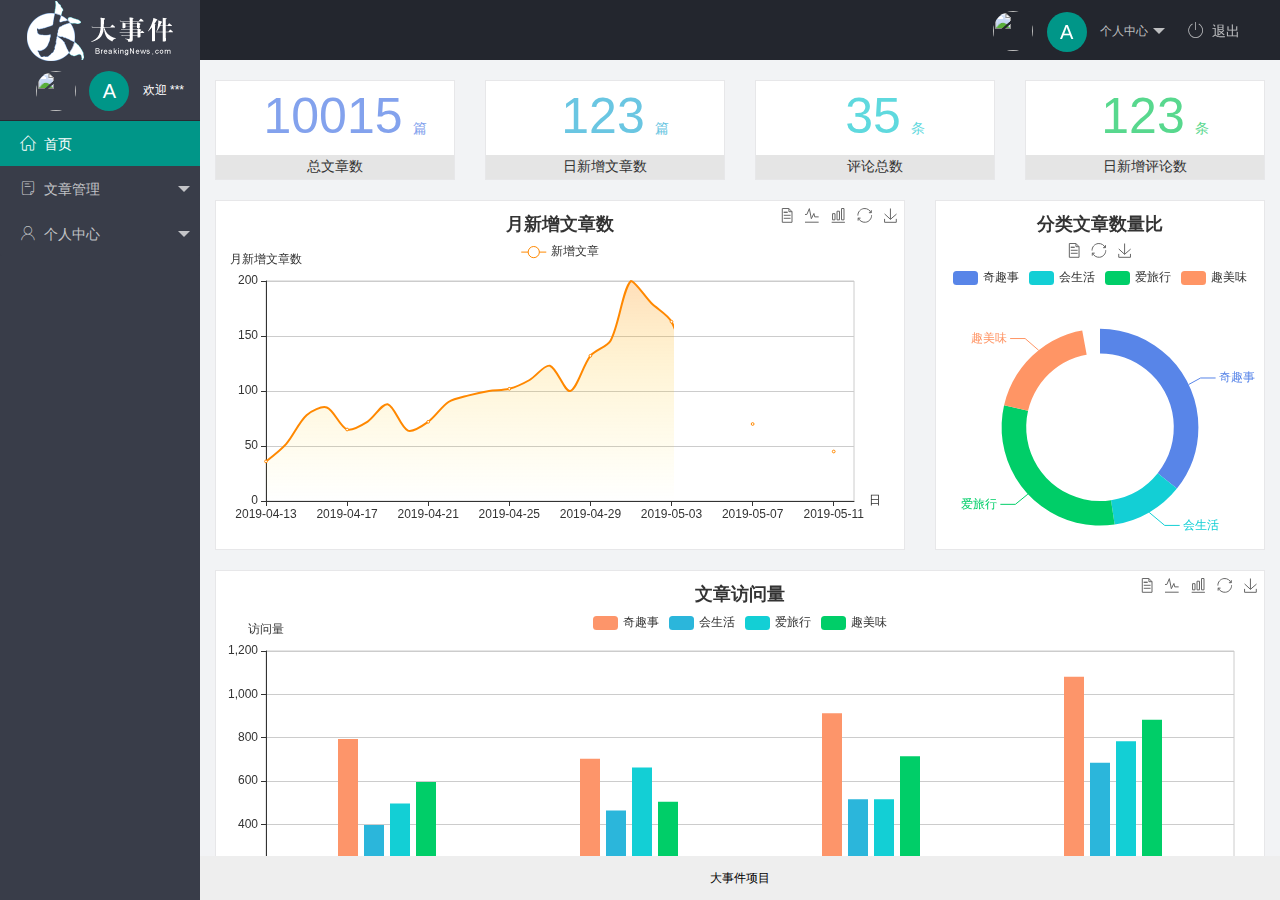
==== index.html @ 0949b6b7 "实现了首页" ====
<!DOCTYPE html>
<html lang="en">

<head>
    <meta charset="UTF-8">
    <meta http-equiv="X-UA-Compatible" content="IE=edge">
    <meta name="viewport" content="width=device-width, initial-scale=1.0">
    <title>大事件首页</title>
    <link rel="stylesheet" href="assets/lib/layui/css/layui.css">
    <!-- 导入第三方图标库 -->
    <link rel="stylesheet" href="assets/fonts/iconfont.css">
    <!-- 导入自己样式表 -->
    <link rel="stylesheet" href="assets/css/index.css">
</head>

<body>
    <div class="layui-layout layui-layout-admin">
        <div class="layui-header">
            <div class="layui-logo layui-hide-xs layui-bg-black">
                <img src="assets/images/logo.png" alt="">
            </div>
            <!-- 头部区域（可配合layui 已有的水平导航） -->
            <ul class="layui-nav layui-layout-right">
                <li class="layui-nav-item layui-hide layui-show-md-inline-block">
                    <a href="javascript:;" class="userinfo">
                        <img src="//tva1.sinaimg.cn/crop.0.0.118.118.180/5db11ff4gw1e77d3nqrv8j203b03cweg.jpg"
                            class="layui-nav-img">
                        <span class="text-avatar">A</span>
                        个人中心
                    </a>
                    <dl class="layui-nav-child">
                        <dd><a href="user/user_info.html" target="fm">基本资料</a></dd>
                        <dd><a href="user/user_avatar.html" target="fm">更换头像</a></dd>
                        <dd><a href="user/user_pwd.html" target="fm">重置密码</a></dd>
                    </dl>
                </li>
                <li class="layui-nav-item"> <a href="javascript:;" id="btnLogout"><span class="iconfont">&#xe865;</span>退出</a></li>
            </ul>
        </div>

        <div class="layui-side layui-bg-black">
            <div class="layui-side-scroll">
                <div class="userinfo">
                    <img src="//tva1.sinaimg.cn/crop.0.0.118.118.180/5db11ff4gw1e77d3nqrv8j203b03cweg.jpg"
                        class="layui-nav-img">
                    <span class="text-avatar">A</span>
                    <span id="welcome">欢迎 ***</span>
                </div>
                <!-- 左侧导航区域（可配合layui已有的垂直导航） -->
                <ul class="layui-nav layui-nav-tree" lay-shrink="all">
                    <li class="layui-nav-item layui-this"><a href="home/dashboard.html" target="fm"><span
                                class="iconfont">&#xe6a9;</span>首页</a></li>
                    <li class="layui-nav-item">
                        <a class="" href="javascript:;"><span class="iconfont">&#xe615</span>文章管理</a>
                        <dl class="layui-nav-child">
                            <dd><a href="javascript:;">
                                    <i class="layui-icon layui-icon-app"></i>
                                    文章类别</a></dd>
                            <dd><a href="javascript:;">
                                    <i class="layui-icon layui-icon-app"></i>
                                    文章列表</a></dd>
                            <dd><a href="javascript:;">
                                    <i class="layui-icon layui-icon-app"></i>
                                    发表文章</a></dd>
                        </dl>
                    </li>
                    <li class="layui-nav-item">
                        <a href="javascript:;"><span class="iconfont">&#xe614;</span>个人中心</a>
                        <dl class="layui-nav-child">
                            <dd><a href="user/user_info.html" target="fm">
                                    <i class="layui-icon layui-icon-app"></i>
                                    基本资料</a></dd>
                            <dd><a href="user/user_avatar.html" target="fm">
                                    <i class="layui-icon layui-icon-app"></i>
                                    更换头像</a></dd>
                            <dd><a href="user/user_pwd.html" target="fm">
                                    <i class="layui-icon layui-icon-app"></i>
                                    重置密码</a></dd>
                        </dl>
                    </li>
                </ul>
            </div>
        </div>

        <div class="layui-body">
            <!-- 内容主体区域 -->
            <iframe name="fm" src="home/dashboard.html" frameborder="0"></iframe>
        </div>

        <div class="layui-footer">
            <!-- 底部固定区域 -->
           大事件项目
        </div>
    </div>
    <!-- 引入 layui.js-->
    <script src="assets/lib/layui/layui.all.js"></script>
    <!-- 导入 jQuery js -->
    <script src="assets/lib/jquery.js"></script>
    <!-- 导入自己封装的baseAPI -->
    <script src="assets/js/baseAPI.js"></script>
    <!-- 导入自己的js -->
    <script src="assets/js/index.js"></script>
    <script>
        //JS 
        layui.use(['element', 'layer', 'util'], function () {
            var element = layui.element
                , layer = layui.layer
                , util = layui.util
                , $ = layui.$;

            //头部事件
            util.event('lay-header-event', {
                //左侧菜单事件
                menuLeft: function (othis) {
                    layer.msg('展开左侧菜单的操作', { icon: 0 });
                }
                , menuRight: function () {
                    layer.open({
                        type: 1
                        , content: '<div style="padding: 15px;">处理右侧面板的操作</div>'
                        , area: ['260px', '100%']
                        , offset: 'rt' //右上角
                        , anim: 5
                        , shadeClose: true
                    });
                }
            });

        });
    </script>
</body>

</html>
---- assets/lib/layui/css/layui.css ----
/** layui-v2.5.5 MIT License By https://www.layui.com */
 .layui-inline,img{display:inline-block;vertical-align:middle}h1,h2,h3,h4,h5,h6{font-weight:400}.layui-edge,.layui-header,.layui-inline,.layui-main{position:relative}.layui-body,.layui-edge,.layui-elip{overflow:hidden}.layui-btn,.layui-edge,.layui-inline,img{vertical-align:middle}.layui-btn,.layui-disabled,.layui-icon,.layui-unselect{-moz-user-select:none;-webkit-user-select:none;-ms-user-select:none}.layui-elip,.layui-form-checkbox span,.layui-form-pane .layui-form-label{text-overflow:ellipsis;white-space:nowrap}.layui-breadcrumb,.layui-tree-btnGroup{visibility:hidden}blockquote,body,button,dd,div,dl,dt,form,h1,h2,h3,h4,h5,h6,input,li,ol,p,pre,td,textarea,th,ul{margin:0;padding:0;-webkit-tap-highlight-color:rgba(0,0,0,0)}a:active,a:hover{outline:0}img{border:none}li{list-style:none}table{border-collapse:collapse;border-spacing:0}h4,h5,h6{font-size:100%}button,input,optgroup,option,select,textarea{font-family:inherit;font-size:inherit;font-style:inherit;font-weight:inherit;outline:0}pre{white-space:pre-wrap;white-space:-moz-pre-wrap;white-space:-pre-wrap;white-space:-o-pre-wrap;word-wrap:break-word}body{line-height:24px;font:14px Helvetica Neue,Helvetica,PingFang SC,Tahoma,Arial,sans-serif}hr{height:1px;margin:10px 0;border:0;clear:both}a{color:#333;text-decoration:none}a:hover{color:#777}a cite{font-style:normal;*cursor:pointer}.layui-border-box,.layui-border-box *{box-sizing:border-box}.layui-box,.layui-box *{box-sizing:content-box}.layui-clear{clear:both;*zoom:1}.layui-clear:after{content:'\20';clear:both;*zoom:1;display:block;height:0}.layui-inline{*display:inline;*zoom:1}.layui-edge{display:inline-block;width:0;height:0;border-width:6px;border-style:dashed;border-color:transparent}.layui-edge-top{top:-4px;border-bottom-color:#999;border-bottom-style:solid}.layui-edge-right{border-left-color:#999;border-left-style:solid}.layui-edge-bottom{top:2px;border-top-color:#999;border-top-style:solid}.layui-edge-left{border-right-color:#999;border-right-style:solid}.layui-disabled,.layui-disabled:hover{color:#d2d2d2!important;cursor:not-allowed!important}.layui-circle{border-radius:100%}.layui-show{display:block!important}.layui-hide{display:none!important}@font-face{font-family:layui-icon;src:url(../font/iconfont.eot?v=250);src:url(../font/iconfont.eot?v=250#iefix) format('embedded-opentype'),url(../font/iconfont.woff2?v=250) format('woff2'),url(../font/iconfont.woff?v=250) format('woff'),url(../font/iconfont.ttf?v=250) format('truetype'),url(../font/iconfont.svg?v=250#layui-icon) format('svg')}.layui-icon{font-family:layui-icon!important;font-size:16px;font-style:normal;-webkit-font-smoothing:antialiased;-moz-osx-font-smoothing:grayscale}.layui-icon-reply-fill:before{content:"\e611"}.layui-icon-set-fill:before{content:"\e614"}.layui-icon-menu-fill:before{content:"\e60f"}.layui-icon-search:before{content:"\e615"}.layui-icon-share:before{content:"\e641"}.layui-icon-set-sm:before{content:"\e620"}.layui-icon-engine:before{content:"\e628"}.layui-icon-close:before{content:"\1006"}.layui-icon-close-fill:before{content:"\1007"}.layui-icon-chart-screen:before{content:"\e629"}.layui-icon-star:before{content:"\e600"}.layui-icon-circle-dot:before{content:"\e617"}.layui-icon-chat:before{content:"\e606"}.layui-icon-release:before{content:"\e609"}.layui-icon-list:before{content:"\e60a"}.layui-icon-chart:before{content:"\e62c"}.layui-icon-ok-circle:before{content:"\1005"}.layui-icon-layim-theme:before{content:"\e61b"}.layui-icon-table:before{content:"\e62d"}.layui-icon-right:before{content:"\e602"}.layui-icon-left:before{content:"\e603"}.layui-icon-cart-simple:before{content:"\e698"}.layui-icon-face-cry:before{content:"\e69c"}.layui-icon-face-smile:before{content:"\e6af"}.layui-icon-survey:before{content:"\e6b2"}.layui-icon-tree:before{content:"\e62e"}.layui-icon-upload-circle:before{content:"\e62f"}.layui-icon-add-circle:before{content:"\e61f"}.layui-icon-download-circle:before{content:"\e601"}.layui-icon-templeate-1:before{content:"\e630"}.layui-icon-util:before{content:"\e631"}.layui-icon-face-surprised:before{content:"\e664"}.layui-icon-edit:before{content:"\e642"}.layui-icon-speaker:before{content:"\e645"}.layui-icon-down:before{content:"\e61a"}.layui-icon-file:before{content:"\e621"}.layui-icon-layouts:before{content:"\e632"}.layui-icon-rate-half:before{content:"\e6c9"}.layui-icon-add-circle-fine:before{content:"\e608"}.layui-icon-prev-circle:before{content:"\e633"}.layui-icon-read:before{content:"\e705"}.layui-icon-404:before{content:"\e61c"}.layui-icon-carousel:before{content:"\e634"}.layui-icon-help:before{content:"\e607"}.layui-icon-code-circle:before{content:"\e635"}.layui-icon-water:before{content:"\e636"}.layui-icon-username:before{content:"\e66f"}.layui-icon-find-fill:before{content:"\e670"}.layui-icon-about:before{content:"\e60b"}.layui-icon-location:before{content:"\e715"}.layui-icon-up:before{content:"\e619"}.layui-icon-pause:before{content:"\e651"}.layui-icon-date:before{content:"\e637"}.layui-icon-layim-uploadfile:before{content:"\e61d"}.layui-icon-delete:before{content:"\e640"}.layui-icon-play:before{content:"\e652"}.layui-icon-top:before{content:"\e604"}.layui-icon-friends:before{content:"\e612"}.layui-icon-refresh-3:before{content:"\e9aa"}.layui-icon-ok:before{content:"\e605"}.layui-icon-layer:before{content:"\e638"}.layui-icon-face-smile-fine:before{content:"\e60c"}.layui-icon-dollar:before{content:"\e659"}.layui-icon-group:before{content:"\e613"}.layui-icon-layim-download:before{content:"\e61e"}.layui-icon-picture-fine:before{content:"\e60d"}.layui-icon-link:before{content:"\e64c"}.layui-icon-diamond:before{content:"\e735"}.layui-icon-log:before{content:"\e60e"}.layui-icon-rate-solid:before{content:"\e67a"}.layui-icon-fonts-del:before{content:"\e64f"}.layui-icon-unlink:before{content:"\e64d"}.layui-icon-fonts-clear:before{content:"\e639"}.layui-icon-triangle-r:before{content:"\e623"}.layui-icon-circle:before{content:"\e63f"}.layui-icon-radio:before{content:"\e643"}.layui-icon-align-center:before{content:"\e647"}.layui-icon-align-right:before{content:"\e648"}.layui-icon-align-left:before{content:"\e649"}.layui-icon-loading-1:before{content:"\e63e"}.layui-icon-return:before{content:"\e65c"}.layui-icon-fonts-strong:before{content:"\e62b"}.layui-icon-upload:before{content:"\e67c"}.layui-icon-dialogue:before{content:"\e63a"}.layui-icon-video:before{content:"\e6ed"}.layui-icon-headset:before{content:"\e6fc"}.layui-icon-cellphone-fine:before{content:"\e63b"}.layui-icon-add-1:before{content:"\e654"}.layui-icon-face-smile-b:before{content:"\e650"}.layui-icon-fonts-html:before{content:"\e64b"}.layui-icon-form:before{content:"\e63c"}.layui-icon-cart:before{content:"\e657"}.layui-icon-camera-fill:before{content:"\e65d"}.layui-icon-tabs:before{content:"\e62a"}.layui-icon-fonts-code:before{content:"\e64e"}.layui-icon-fire:before{content:"\e756"}.layui-icon-set:before{content:"\e716"}.layui-icon-fonts-u:before{content:"\e646"}.layui-icon-triangle-d:before{content:"\e625"}.layui-icon-tips:before{content:"\e702"}.layui-icon-picture:before{content:"\e64a"}.layui-icon-more-vertical:before{content:"\e671"}.layui-icon-flag:before{content:"\e66c"}.layui-icon-loading:before{content:"\e63d"}.layui-icon-fonts-i:before{content:"\e644"}.layui-icon-refresh-1:before{content:"\e666"}.layui-icon-rmb:before{content:"\e65e"}.layui-icon-home:before{content:"\e68e"}.layui-icon-user:before{content:"\e770"}.layui-icon-notice:before{content:"\e667"}.layui-icon-login-weibo:before{content:"\e675"}.layui-icon-voice:before{content:"\e688"}.layui-icon-upload-drag:before{content:"\e681"}.layui-icon-login-qq:before{content:"\e676"}.layui-icon-snowflake:before{content:"\e6b1"}.layui-icon-file-b:before{content:"\e655"}.layui-icon-template:before{content:"\e663"}.layui-icon-auz:before{content:"\e672"}.layui-icon-console:before{content:"\e665"}.layui-icon-app:before{content:"\e653"}.layui-icon-prev:before{content:"\e65a"}.layui-icon-website:before{content:"\e7ae"}.layui-icon-next:before{content:"\e65b"}.layui-icon-component:before{content:"\e857"}.layui-icon-more:before{content:"\e65f"}.layui-icon-login-wechat:before{content:"\e677"}.layui-icon-shrink-right:before{content:"\e668"}.layui-icon-spread-left:before{content:"\e66b"}.layui-icon-camera:before{content:"\e660"}.layui-icon-note:before{content:"\e66e"}.layui-icon-refresh:before{content:"\e669"}.layui-icon-female:before{content:"\e661"}.layui-icon-male:before{content:"\e662"}.layui-icon-password:before{content:"\e673"}.layui-icon-senior:before{content:"\e674"}.layui-icon-theme:before{content:"\e66a"}.layui-icon-tread:before{content:"\e6c5"}.layui-icon-praise:before{content:"\e6c6"}.layui-icon-star-fill:before{content:"\e658"}.layui-icon-rate:before{content:"\e67b"}.layui-icon-template-1:before{content:"\e656"}.layui-icon-vercode:before{content:"\e679"}.layui-icon-cellphone:before{content:"\e678"}.layui-icon-screen-full:before{content:"\e622"}.layui-icon-screen-restore:before{content:"\e758"}.layui-icon-cols:before{content:"\e610"}.layui-icon-export:before{content:"\e67d"}.layui-icon-print:before{content:"\e66d"}.layui-icon-slider:before{content:"\e714"}.layui-icon-addition:before{content:"\e624"}.layui-icon-subtraction:before{content:"\e67e"}.layui-icon-service:before{content:"\e626"}.layui-icon-transfer:before{content:"\e691"}.layui-main{width:1140px;margin:0 auto}.layui-header{z-index:1000;height:60px}.layui-header a:hover{transition:all .5s;-webkit-transition:all .5s}.layui-side{position:fixed;left:0;top:0;bottom:0;z-index:999;width:200px;overflow-x:hidden}.layui-side-scroll{position:relative;width:220px;height:100%;overflow-x:hidden}.layui-body{position:absolute;left:200px;right:0;top:0;bottom:0;z-index:998;width:auto;overflow-y:auto;box-sizing:border-box}.layui-layout-body{overflow:hidden}.layui-layout-admin .layui-header{background-color:#23262E}.layui-layout-admin .layui-side{top:60px;width:200px;overflow-x:hidden}.layui-layout-admin .layui-body{position:fixed;top:60px;bottom:44px}.layui-layout-admin .layui-main{width:auto;margin:0 15px}.layui-layout-admin .layui-footer{position:fixed;left:200px;right:0;bottom:0;height:44px;line-height:44px;padding:0 15px;background-color:#eee}.layui-layout-admin .layui-logo{position:absolute;left:0;top:0;width:200px;height:100%;line-height:60px;text-align:center;color:#009688;font-size:16px}.layui-layout-admin .layui-header .layui-nav{background:0 0}.layui-layout-left{position:absolute!important;left:200px;top:0}.layui-layout-right{position:absolute!important;right:0;top:0}.layui-container{position:relative;margin:0 auto;padding:0 15px;box-sizing:border-box}.layui-fluid{position:relative;margin:0 auto;padding:0 15px}.layui-row:after,.layui-row:before{content:'';display:block;clear:both}.layui-col-lg1,.layui-col-lg10,.layui-col-lg11,.layui-col-lg12,.layui-col-lg2,.layui-col-lg3,.layui-col-lg4,.layui-col-lg5,.layui-col-lg6,.layui-col-lg7,.layui-col-lg8,.layui-col-lg9,.layui-col-md1,.layui-col-md10,.layui-col-md11,.layui-col-md12,.layui-col-md2,.layui-col-md3,.layui-col-md4,.layui-col-md5,.layui-col-md6,.layui-col-md7,.layui-col-md8,.layui-col-md9,.layui-col-sm1,.layui-col-sm10,.layui-col-sm11,.layui-col-sm12,.layui-col-sm2,.layui-col-sm3,.layui-col-sm4,.layui-col-sm5,.layui-col-sm6,.layui-col-sm7,.layui-col-sm8,.layui-col-sm9,.layui-col-xs1,.layui-col-xs10,.layui-col-xs11,.layui-col-xs12,.layui-col-xs2,.layui-col-xs3,.layui-col-xs4,.layui-col-xs5,.layui-col-xs6,.layui-col-xs7,.layui-col-xs8,.layui-col-xs9{position:relative;display:block;box-sizing:border-box}.layui-col-xs1,.layui-col-xs10,.layui-col-xs11,.layui-col-xs12,.layui-col-xs2,.layui-col-xs3,.layui-col-xs4,.layui-col-xs5,.layui-col-xs6,.layui-col-xs7,.layui-col-xs8,.layui-col-xs9{float:left}.layui-col-xs1{width:8.33333333%}.layui-col-xs2{width:16.66666667%}.layui-col-xs3{width:25%}.layui-col-xs4{width:33.33333333%}.layui-col-xs5{width:41.66666667%}.layui-col-xs6{width:50%}.layui-col-xs7{width:58.33333333%}.layui-col-xs8{width:66.66666667%}.layui-col-xs9{width:75%}.layui-col-xs10{width:83.33333333%}.layui-col-xs11{width:91.66666667%}.layui-col-xs12{width:100%}.layui-col-xs-offset1{margin-left:8.33333333%}.layui-col-xs-offset2{margin-left:16.66666667%}.layui-col-xs-offset3{margin-left:25%}.layui-col-xs-offset4{margin-left:33.33333333%}.layui-col-xs-offset5{margin-left:41.66666667%}.layui-col-xs-offset6{margin-left:50%}.layui-col-xs-offset7{margin-left:58.33333333%}.layui-col-xs-offset8{margin-left:66.66666667%}.layui-col-xs-offset9{margin-left:75%}.layui-col-xs-offset10{margin-left:83.33333333%}.layui-col-xs-offset11{margin-left:91.66666667%}.layui-col-xs-offset12{margin-left:100%}@media screen and (max-width:768px){.layui-hide-xs{display:none!important}.layui-show-xs-block{display:block!important}.layui-show-xs-inline{display:inline!important}.layui-show-xs-inline-block{display:inline-block!important}}@media screen and (min-width:768px){.layui-container{width:750px}.layui-hide-sm{display:none!important}.layui-show-sm-block{display:block!important}.layui-show-sm-inline{display:inline!important}.layui-show-sm-inline-block{display:inline-block!important}.layui-col-sm1,.layui-col-sm10,.layui-col-sm11,.layui-col-sm12,.layui-col-sm2,.layui-col-sm3,.layui-col-sm4,.layui-col-sm5,.layui-col-sm6,.layui-col-sm7,.layui-col-sm8,.layui-col-sm9{float:left}.layui-col-sm1{width:8.33333333%}.layui-col-sm2{width:16.66666667%}.layui-col-sm3{width:25%}.layui-col-sm4{width:33.33333333%}.layui-col-sm5{width:41.66666667%}.layui-col-sm6{width:50%}.layui-col-sm7{width:58.33333333%}.layui-col-sm8{width:66.66666667%}.layui-col-sm9{width:75%}.layui-col-sm10{width:83.33333333%}.layui-col-sm11{width:91.66666667%}.layui-col-sm12{width:100%}.layui-col-sm-offset1{margin-left:8.33333333%}.layui-col-sm-offset2{margin-left:16.66666667%}.layui-col-sm-offset3{margin-left:25%}.layui-col-sm-offset4{margin-left:33.33333333%}.layui-col-sm-offset5{margin-left:41.66666667%}.layui-col-sm-offset6{margin-left:50%}.layui-col-sm-offset7{margin-left:58.33333333%}.layui-col-sm-offset8{margin-left:66.66666667%}.layui-col-sm-offset9{margin-left:75%}.layui-col-sm-offset10{margin-left:83.33333333%}.layui-col-sm-offset11{margin-left:91.66666667%}.layui-col-sm-offset12{margin-left:100%}}@media screen and (min-width:992px){.layui-container{width:970px}.layui-hide-md{display:none!important}.layui-show-md-block{display:block!important}.layui-show-md-inline{display:inline!important}.layui-show-md-inline-block{display:inline-block!important}.layui-col-md1,.layui-col-md10,.layui-col-md11,.layui-col-md12,.layui-col-md2,.layui-col-md3,.layui-col-md4,.layui-col-md5,.layui-col-md6,.layui-col-md7,.layui-col-md8,.layui-col-md9{float:left}.layui-col-md1{width:8.33333333%}.layui-col-md2{width:16.66666667%}.layui-col-md3{width:25%}.layui-col-md4{width:33.33333333%}.layui-col-md5{width:41.66666667%}.layui-col-md6{width:50%}.layui-col-md7{width:58.33333333%}.layui-col-md8{width:66.66666667%}.layui-col-md9{width:75%}.layui-col-md10{width:83.33333333%}.layui-col-md11{width:91.66666667%}.layui-col-md12{width:100%}.layui-col-md-offset1{margin-left:8.33333333%}.layui-col-md-offset2{margin-left:16.66666667%}.layui-col-md-offset3{margin-left:25%}.layui-col-md-offset4{margin-left:33.33333333%}.layui-col-md-offset5{margin-left:41.66666667%}.layui-col-md-offset6{margin-left:50%}.layui-col-md-offset7{margin-left:58.33333333%}.layui-col-md-offset8{margin-left:66.66666667%}.layui-col-md-offset9{margin-left:75%}.layui-col-md-offset10{margin-left:83.33333333%}.layui-col-md-offset11{margin-left:91.66666667%}.layui-col-md-offset12{margin-left:100%}}@media screen and (min-width:1200px){.layui-container{width:1170px}.layui-hide-lg{display:none!important}.layui-show-lg-block{display:block!important}.layui-show-lg-inline{display:inline!important}.layui-show-lg-inline-block{display:inline-block!important}.layui-col-lg1,.layui-col-lg10,.layui-col-lg11,.layui-col-lg12,.layui-col-lg2,.layui-col-lg3,.layui-col-lg4,.layui-col-lg5,.layui-col-lg6,.layui-col-lg7,.layui-col-lg8,.layui-col-lg9{float:left}.layui-col-lg1{width:8.33333333%}.layui-col-lg2{width:16.66666667%}.layui-col-lg3{width:25%}.layui-col-lg4{width:33.33333333%}.layui-col-lg5{width:41.66666667%}.layui-col-lg6{width:50%}.layui-col-lg7{width:58.33333333%}.layui-col-lg8{width:66.66666667%}.layui-col-lg9{width:75%}.layui-col-lg10{width:83.33333333%}.layui-col-lg11{width:91.66666667%}.layui-col-lg12{width:100%}.layui-col-lg-offset1{margin-left:8.33333333%}.layui-col-lg-offset2{margin-left:16.66666667%}.layui-col-lg-offset3{margin-left:25%}.layui-col-lg-offset4{margin-left:33.33333333%}.layui-col-lg-offset5{margin-left:41.66666667%}.layui-col-lg-offset6{margin-left:50%}.layui-col-lg-offset7{margin-left:58.33333333%}.layui-col-lg-offset8{margin-left:66.66666667%}.layui-col-lg-offset9{margin-left:75%}.layui-col-lg-offset10{margin-left:83.33333333%}.layui-col-lg-offset11{margin-left:91.66666667%}.layui-col-lg-offset12{margin-left:100%}}.layui-col-space1{margin:-.5px}.layui-col-space1>*{padding:.5px}.layui-col-space3{margin:-1.5px}.layui-col-space3>*{padding:1.5px}.layui-col-space5{margin:-2.5px}.layui-col-space5>*{padding:2.5px}.layui-col-space8{margin:-3.5px}.layui-col-space8>*{padding:3.5px}.layui-col-space10{margin:-5px}.layui-col-space10>*{padding:5px}.layui-col-space12{margin:-6px}.layui-col-space12>*{padding:6px}.layui-col-space15{margin:-7.5px}.layui-col-space15>*{padding:7.5px}.layui-col-space18{margin:-9px}.layui-col-space18>*{padding:9px}.layui-col-space20{margin:-10px}.layui-col-space20>*{padding:10px}.layui-col-space22{margin:-11px}.layui-col-space22>*{padding:11px}.layui-col-space25{margin:-12.5px}.layui-col-space25>*{padding:12.5px}.layui-col-space30{margin:-15px}.layui-col-space30>*{padding:15px}.layui-btn,.layui-input,.layui-select,.layui-textarea,.layui-upload-button{outline:0;-webkit-appearance:none;transition:all .3s;-webkit-transition:all .3s;box-sizing:border-box}.layui-elem-quote{margin-bottom:10px;padding:15px;line-height:22px;border-left:5px solid #009688;border-radius:0 2px 2px 0;background-color:#f2f2f2}.layui-quote-nm{border-style:solid;border-width:1px 1px 1px 5px;background:0 0}.layui-elem-field{margin-bottom:10px;padding:0;border-width:1px;border-style:solid}.layui-elem-field legend{margin-left:20px;padding:0 10px;font-size:20px;font-weight:300}.layui-field-title{margin:10px 0 20px;border-width:1px 0 0}.layui-field-box{padding:10px 15px}.layui-field-title .layui-field-box{padding:10px 0}.layui-progress{position:relative;height:6px;border-radius:20px;background-color:#e2e2e2}.layui-progress-bar{position:absolute;left:0;top:0;width:0;max-width:100%;height:6px;border-radius:20px;text-align:right;background-color:#5FB878;transition:all .3s;-webkit-transition:all .3s}.layui-progress-big,.layui-progress-big .layui-progress-bar{height:18px;line-height:18px}.layui-progress-text{position:relative;top:-20px;line-height:18px;font-size:12px;color:#666}.layui-progress-big .layui-progress-text{position:static;padding:0 10px;color:#fff}.layui-collapse{border-width:1px;border-style:solid;border-radius:2px}.layui-colla-content,.layui-colla-item{border-top-width:1px;border-top-style:solid}.layui-colla-item:first-child{border-top:none}.layui-colla-title{position:relative;height:42px;line-height:42px;padding:0 15px 0 35px;color:#333;background-color:#f2f2f2;cursor:pointer;font-size:14px;overflow:hidden}.layui-colla-content{display:none;padding:10px 15px;line-height:22px;color:#666}.layui-colla-icon{position:absolute;left:15px;top:0;font-size:14px}.layui-card{margin-bottom:15px;border-radius:2px;background-color:#fff;box-shadow:0 1px 2px 0 rgba(0,0,0,.05)}.layui-card:last-child{margin-bottom:0}.layui-card-header{position:relative;height:42px;line-height:42px;padding:0 15px;border-bottom:1px solid #f6f6f6;color:#333;border-radius:2px 2px 0 0;font-size:14px}.layui-bg-black,.layui-bg-blue,.layui-bg-cyan,.layui-bg-green,.layui-bg-orange,.layui-bg-red{color:#fff!important}.layui-card-body{position:relative;padding:10px 15px;line-height:24px}.layui-card-body[pad15]{padding:15px}.layui-card-body[pad20]{padding:20px}.layui-card-body .layui-table{margin:5px 0}.layui-card .layui-tab{margin:0}.layui-panel-window{position:relative;padding:15px;border-radius:0;border-top:5px solid #E6E6E6;background-color:#fff}.layui-auxiliar-moving{position:fixed;left:0;right:0;top:0;bottom:0;width:100%;height:100%;background:0 0;z-index:9999999999}.layui-form-label,.layui-form-mid,.layui-form-select,.layui-input-block,.layui-input-inline,.layui-textarea{position:relative}.layui-bg-red{background-color:#FF5722!important}.layui-bg-orange{background-color:#FFB800!important}.layui-bg-green{background-color:#009688!important}.layui-bg-cyan{background-color:#2F4056!important}.layui-bg-blue{background-color:#1E9FFF!important}.layui-bg-black{background-color:#393D49!important}.layui-bg-gray{background-color:#eee!important;color:#666!important}.layui-badge-rim,.layui-colla-content,.layui-colla-item,.layui-collapse,.layui-elem-field,.layui-form-pane .layui-form-item[pane],.layui-form-pane .layui-form-label,.layui-input,.layui-layedit,.layui-layedit-tool,.layui-quote-nm,.layui-select,.layui-tab-bar,.layui-tab-card,.layui-tab-title,.layui-tab-title .layui-this:after,.layui-textarea{border-color:#e6e6e6}.layui-timeline-item:before,hr{background-color:#e6e6e6}.layui-text{line-height:22px;font-size:14px;color:#666}.layui-text h1,.layui-text h2,.layui-text h3{font-weight:500;color:#333}.layui-text h1{font-size:30px}.layui-text h2{font-size:24px}.layui-text h3{font-size:18px}.layui-text a:not(.layui-btn){color:#01AAED}.layui-text a:not(.layui-btn):hover{text-decoration:underline}.layui-text ul{padding:5px 0 5px 15px}.layui-text ul li{margin-top:5px;list-style-type:disc}.layui-text em,.layui-word-aux{color:#999!important;padding:0 5px!important}.layui-btn{display:inline-block;height:38px;line-height:38px;padding:0 18px;background-color:#009688;color:#fff;white-space:nowrap;text-align:center;font-size:14px;border:none;border-radius:2px;cursor:pointer}.layui-btn:hover{opacity:.8;filter:alpha(opacity=80);color:#fff}.layui-btn:active{opacity:1;filter:alpha(opacity=100)}.layui-btn+.layui-btn{margin-left:10px}.layui-btn-container{font-size:0}.layui-btn-container .layui-btn{margin-right:10px;margin-bottom:10px}.layui-btn-container .layui-btn+.layui-btn{margin-left:0}.layui-table .layui-btn-container .layui-btn{margin-bottom:9px}.layui-btn-radius{border-radius:100px}.layui-btn .layui-icon{margin-right:3px;font-size:18px;vertical-align:bottom;vertical-align:middle\9}.layui-btn-primary{border:1px solid #C9C9C9;background-color:#fff;color:#555}.layui-btn-primary:hover{border-color:#009688;color:#333}.layui-btn-normal{background-color:#1E9FFF}.layui-btn-warm{background-color:#FFB800}.layui-btn-danger{background-color:#FF5722}.layui-btn-checked{background-color:#5FB878}.layui-btn-disabled,.layui-btn-disabled:active,.layui-btn-disabled:hover{border:1px solid #e6e6e6;background-color:#FBFBFB;color:#C9C9C9;cursor:not-allowed;opacity:1}.layui-btn-lg{height:44px;line-height:44px;padding:0 25px;font-size:16px}.layui-btn-sm{height:30px;line-height:30px;padding:0 10px;font-size:12px}.layui-btn-sm i{font-size:16px!important}.layui-btn-xs{height:22px;line-height:22px;padding:0 5px;font-size:12px}.layui-btn-xs i{font-size:14px!important}.layui-btn-group{display:inline-block;vertical-align:middle;font-size:0}.layui-btn-group .layui-btn{margin-left:0!important;margin-right:0!important;border-left:1px solid rgba(255,255,255,.5);border-radius:0}.layui-btn-group .layui-btn-primary{border-left:none}.layui-btn-group .layui-btn-primary:hover{border-color:#C9C9C9;color:#009688}.layui-btn-group .layui-btn:first-child{border-left:none;border-radius:2px 0 0 2px}.layui-btn-group .layui-btn-primary:first-child{border-left:1px solid #c9c9c9}.layui-btn-group .layui-btn:last-child{border-radius:0 2px 2px 0}.layui-btn-group .layui-btn+.layui-btn{margin-left:0}.layui-btn-group+.layui-btn-group{margin-left:10px}.layui-btn-fluid{width:100%}.layui-input,.layui-select,.layui-textarea{height:38px;line-height:1.3;line-height:38px\9;border-width:1px;border-style:solid;background-color:#fff;border-radius:2px}.layui-input::-webkit-input-placeholder,.layui-select::-webkit-input-placeholder,.layui-textarea::-webkit-input-placeholder{line-height:1.3}.layui-input,.layui-textarea{display:block;width:100%;padding-left:10px}.layui-input:hover,.layui-textarea:hover{border-color:#D2D2D2!important}.layui-input:focus,.layui-textarea:focus{border-color:#C9C9C9!important}.layui-textarea{min-height:100px;height:auto;line-height:20px;padding:6px 10px;resize:vertical}.layui-select{padding:0 10px}.layui-form input[type=checkbox],.layui-form input[type=radio],.layui-form select{display:none}.layui-form [lay-ignore]{display:initial}.layui-form-item{margin-bottom:15px;clear:both;*zoom:1}.layui-form-item:after{content:'\20';clear:both;*zoom:1;display:block;height:0}.layui-form-label{float:left;display:block;padding:9px 15px;width:80px;font-weight:400;line-height:20px;text-align:right}.layui-form-label-col{display:block;float:none;padding:9px 0;line-height:20px;text-align:left}.layui-form-item .layui-inline{margin-bottom:5px;margin-right:10px}.layui-input-block{margin-left:110px;min-height:36px}.layui-input-inline{display:inline-block;vertical-align:middle}.layui-form-item .layui-input-inline{float:left;width:190px;margin-right:10px}.layui-form-text .layui-input-inline{width:auto}.layui-form-mid{float:left;display:block;padding:9px 0!important;line-height:20px;margin-right:10px}.layui-form-danger+.layui-form-select .layui-input,.layui-form-danger:focus{border-color:#FF5722!important}.layui-form-select .layui-input{padding-right:30px;cursor:pointer}.layui-form-select .layui-edge{position:absolute;right:10px;top:50%;margin-top:-3px;cursor:pointer;border-width:6px;border-top-color:#c2c2c2;border-top-style:solid;transition:all .3s;-webkit-transition:all .3s}.layui-form-select dl{display:none;position:absolute;left:0;top:42px;padding:5px 0;z-index:899;min-width:100%;border:1px solid #d2d2d2;max-height:300px;overflow-y:auto;background-color:#fff;border-radius:2px;box-shadow:0 2px 4px rgba(0,0,0,.12);box-sizing:border-box}.layui-form-select dl dd,.layui-form-select dl dt{padding:0 10px;line-height:36px;white-space:nowrap;overflow:hidden;text-overflow:ellipsis}.layui-form-select dl dt{font-size:12px;color:#999}.layui-form-select dl dd{cursor:pointer}.layui-form-select dl dd:hover{background-color:#f2f2f2;-webkit-transition:.5s all;transition:.5s all}.layui-form-select .layui-select-group dd{padding-left:20px}.layui-form-select dl dd.layui-select-tips{padding-left:10px!important;color:#999}.layui-form-select dl dd.layui-this{background-color:#5FB878;color:#fff}.layui-form-checkbox,.layui-form-select dl dd.layui-disabled{background-color:#fff}.layui-form-selected dl{display:block}.layui-form-checkbox,.layui-form-checkbox *,.layui-form-switch{display:inline-block;vertical-align:middle}.layui-form-selected .layui-edge{margin-top:-9px;-webkit-transform:rotate(180deg);transform:rotate(180deg);margin-top:-3px\9}:root .layui-form-selected .layui-edge{margin-top:-9px\0/IE9}.layui-form-selectup dl{top:auto;bottom:42px}.layui-select-none{margin:5px 0;text-align:center;color:#999}.layui-select-disabled .layui-disabled{border-color:#eee!important}.layui-select-disabled .layui-edge{border-top-color:#d2d2d2}.layui-form-checkbox{position:relative;height:30px;line-height:30px;margin-right:10px;padding-right:30px;cursor:pointer;font-size:0;-webkit-transition:.1s linear;transition:.1s linear;box-sizing:border-box}.layui-form-checkbox span{padding:0 10px;height:100%;font-size:14px;border-radius:2px 0 0 2px;background-color:#d2d2d2;color:#fff;overflow:hidden}.layui-form-checkbox:hover span{background-color:#c2c2c2}.layui-form-checkbox i{position:absolute;right:0;top:0;width:30px;height:28px;border:1px solid #d2d2d2;border-left:none;border-radius:0 2px 2px 0;color:#fff;font-size:20px;text-align:center}.layui-form-checkbox:hover i{border-color:#c2c2c2;color:#c2c2c2}.layui-form-checked,.layui-form-checked:hover{border-color:#5FB878}.layui-form-checked span,.layui-form-checked:hover span{background-color:#5FB878}.layui-form-checked i,.layui-form-checked:hover i{color:#5FB878}.layui-form-item .layui-form-checkbox{margin-top:4px}.layui-form-checkbox[lay-skin=primary]{height:auto!important;line-height:normal!important;min-width:18px;min-height:18px;border:none!important;margin-right:0;padding-left:28px;padding-right:0;background:0 0}.layui-form-checkbox[lay-skin=primary] span{padding-left:0;padding-right:15px;line-height:18px;background:0 0;color:#666}.layui-form-checkbox[lay-skin=primary] i{right:auto;left:0;width:16px;height:16px;line-height:16px;border:1px solid #d2d2d2;font-size:12px;border-radius:2px;background-color:#fff;-webkit-transition:.1s linear;transition:.1s linear}.layui-form-checkbox[lay-skin=primary]:hover i{border-color:#5FB878;color:#fff}.layui-form-checked[lay-skin=primary] i{border-color:#5FB878!important;background-color:#5FB878;color:#fff}.layui-checkbox-disbaled[lay-skin=primary] span{background:0 0!important;color:#c2c2c2}.layui-checkbox-disbaled[lay-skin=primary]:hover i{border-color:#d2d2d2}.layui-form-item .layui-form-checkbox[lay-skin=primary]{margin-top:10px}.layui-form-switch{position:relative;height:22px;line-height:22px;min-width:35px;padding:0 5px;margin-top:8px;border:1px solid #d2d2d2;border-radius:20px;cursor:pointer;background-color:#fff;-webkit-transition:.1s linear;transition:.1s linear}.layui-form-switch i{position:absolute;left:5px;top:3px;width:16px;height:16px;border-radius:20px;background-color:#d2d2d2;-webkit-transition:.1s linear;transition:.1s linear}.layui-form-switch em{position:relative;top:0;width:25px;margin-left:21px;padding:0!important;text-align:center!important;color:#999!important;font-style:normal!important;font-size:12px}.layui-form-onswitch{border-color:#5FB878;background-color:#5FB878}.layui-checkbox-disbaled,.layui-checkbox-disbaled i{border-color:#e2e2e2!important}.layui-form-onswitch i{left:100%;margin-left:-21px;background-color:#fff}.layui-form-onswitch em{margin-left:5px;margin-right:21px;color:#fff!important}.layui-checkbox-disbaled span{background-color:#e2e2e2!important}.layui-checkbox-disbaled:hover i{color:#fff!important}[lay-radio]{display:none}.layui-form-radio,.layui-form-radio *{display:inline-block;vertical-align:middle}.layui-form-radio{line-height:28px;margin:6px 10px 0 0;padding-right:10px;cursor:pointer;font-size:0}.layui-form-radio *{font-size:14px}.layui-form-radio>i{margin-right:8px;font-size:22px;color:#c2c2c2}.layui-form-radio>i:hover,.layui-form-radioed>i{color:#5FB878}.layui-radio-disbaled>i{color:#e2e2e2!important}.layui-form-pane .layui-form-label{width:110px;padding:8px 15px;height:38px;line-height:20px;border-width:1px;border-style:solid;border-radius:2px 0 0 2px;text-align:center;background-color:#FBFBFB;overflow:hidden;box-sizing:border-box}.layui-form-pane .layui-input-inline{margin-left:-1px}.layui-form-pane .layui-input-block{margin-left:110px;left:-1px}.layui-form-pane .layui-input{border-radius:0 2px 2px 0}.layui-form-pane .layui-form-text .layui-form-label{float:none;width:100%;border-radius:2px;box-sizing:border-box;text-align:left}.layui-form-pane .layui-form-text .layui-input-inline{display:block;margin:0;top:-1px;clear:both}.layui-form-pane .layui-form-text .layui-input-block{margin:0;left:0;top:-1px}.layui-form-pane .layui-form-text .layui-textarea{min-height:100px;border-radius:0 0 2px 2px}.layui-form-pane .layui-form-checkbox{margin:4px 0 4px 10px}.layui-form-pane .layui-form-radio,.layui-form-pane .layui-form-switch{margin-top:6px;margin-left:10px}.layui-form-pane .layui-form-item[pane]{position:relative;border-width:1px;border-style:solid}.layui-form-pane .layui-form-item[pane] .layui-form-label{position:absolute;left:0;top:0;height:100%;border-width:0 1px 0 0}.layui-form-pane .layui-form-item[pane] .layui-input-inline{margin-left:110px}@media screen and (max-width:450px){.layui-form-item .layui-form-label{text-overflow:ellipsis;overflow:hidden;white-space:nowrap}.layui-form-item .layui-inline{display:block;margin-right:0;margin-bottom:20px;clear:both}.layui-form-item .layui-inline:after{content:'\20';clear:both;display:block;height:0}.layui-form-item .layui-input-inline{display:block;float:none;left:-3px;width:auto;margin:0 0 10px 112px}.layui-form-item .layui-input-inline+.layui-form-mid{margin-left:110px;top:-5px;padding:0}.layui-form-item .layui-form-checkbox{margin-right:5px;margin-bottom:5px}}.layui-layedit{border-width:1px;border-style:solid;border-radius:2px}.layui-layedit-tool{padding:3px 5px;border-bottom-width:1px;border-bottom-style:solid;font-size:0}.layedit-tool-fixed{position:fixed;top:0;border-top:1px solid #e2e2e2}.layui-layedit-tool .layedit-tool-mid,.layui-layedit-tool .layui-icon{display:inline-block;vertical-align:middle;text-align:center;font-size:14px}.layui-layedit-tool .layui-icon{position:relative;width:32px;height:30px;line-height:30px;margin:3px 5px;color:#777;cursor:pointer;border-radius:2px}.layui-layedit-tool .layui-icon:hover{color:#393D49}.layui-layedit-tool .layui-icon:active{color:#000}.layui-layedit-tool .layedit-tool-active{background-color:#e2e2e2;color:#000}.layui-layedit-tool .layui-disabled,.layui-layedit-tool .layui-disabled:hover{color:#d2d2d2;cursor:not-allowed}.layui-layedit-tool .layedit-tool-mid{width:1px;height:18px;margin:0 10px;background-color:#d2d2d2}.layedit-tool-html{width:50px!important;font-size:30px!important}.layedit-tool-b,.layedit-tool-code,.layedit-tool-help{font-size:16px!important}.layedit-tool-d,.layedit-tool-face,.layedit-tool-image,.layedit-tool-unlink{font-size:18px!important}.layedit-tool-image input{position:absolute;font-size:0;left:0;top:0;width:100%;height:100%;opacity:.01;filter:Alpha(opacity=1);cursor:pointer}.layui-layedit-iframe iframe{display:block;width:100%}#LAY_layedit_code{overflow:hidden}.layui-laypage{display:inline-block;*display:inline;*zoom:1;vertical-align:middle;margin:10px 0;font-size:0}.layui-laypage>a:first-child,.layui-laypage>a:first-child em{border-radius:2px 0 0 2px}.layui-laypage>a:last-child,.layui-laypage>a:last-child em{border-radius:0 2px 2px 0}.layui-laypage>:first-child{margin-left:0!important}.layui-laypage>:last-child{margin-right:0!important}.layui-laypage a,.layui-laypage button,.layui-laypage input,.layui-laypage select,.layui-laypage span{border:1px solid #e2e2e2}.layui-laypage a,.layui-laypage span{display:inline-block;*display:inline;*zoom:1;vertical-align:middle;padding:0 15px;height:28px;line-height:28px;margin:0 -1px 5px 0;background-color:#fff;color:#333;font-size:12px}.layui-flow-more a *,.layui-laypage input,.layui-table-view select[lay-ignore]{display:inline-block}.layui-laypage a:hover{color:#009688}.layui-laypage em{font-style:normal}.layui-laypage .layui-laypage-spr{color:#999;font-weight:700}.layui-laypage a{text-decoration:none}.layui-laypage .layui-laypage-curr{position:relative}.layui-laypage .layui-laypage-curr em{position:relative;color:#fff}.layui-laypage .layui-laypage-curr .layui-laypage-em{position:absolute;left:-1px;top:-1px;padding:1px;width:100%;height:100%;background-color:#009688}.layui-laypage-em{border-radius:2px}.layui-laypage-next em,.layui-laypage-prev em{font-family:Sim sun;font-size:16px}.layui-laypage .layui-laypage-count,.layui-laypage .layui-laypage-limits,.layui-laypage .layui-laypage-refresh,.layui-laypage .layui-laypage-skip{margin-left:10px;margin-right:10px;padding:0;border:none}.layui-laypage .layui-laypage-limits,.layui-laypage .layui-laypage-refresh{vertical-align:top}.layui-laypage .layui-laypage-refresh i{font-size:18px;cursor:pointer}.layui-laypage select{height:22px;padding:3px;border-radius:2px;cursor:pointer}.layui-laypage .layui-laypage-skip{height:30px;line-height:30px;color:#999}.layui-laypage button,.layui-laypage input{height:30px;line-height:30px;border-radius:2px;vertical-align:top;background-color:#fff;box-sizing:border-box}.layui-laypage input{width:40px;margin:0 10px;padding:0 3px;text-align:center}.layui-laypage input:focus,.layui-laypage select:focus{border-color:#009688!important}.layui-laypage button{margin-left:10px;padding:0 10px;cursor:pointer}.layui-table,.layui-table-view{margin:10px 0}.layui-flow-more{margin:10px 0;text-align:center;color:#999;font-size:14px}.layui-flow-more a{height:32px;line-height:32px}.layui-flow-more a *{vertical-align:top}.layui-flow-more a cite{padding:0 20px;border-radius:3px;background-color:#eee;color:#333;font-style:normal}.layui-flow-more a cite:hover{opacity:.8}.layui-flow-more a i{font-size:30px;color:#737383}.layui-table{width:100%;background-color:#fff;color:#666}.layui-table tr{transition:all .3s;-webkit-transition:all .3s}.layui-table th{text-align:left;font-weight:400}.layui-table tbody tr:hover,.layui-table thead tr,.layui-table-click,.layui-table-header,.layui-table-hover,.layui-table-mend,.layui-table-patch,.layui-table-tool,.layui-table-total,.layui-table-total tr,.layui-table[lay-even] tr:nth-child(even){background-color:#f2f2f2}.layui-table td,.layui-table th,.layui-table-col-set,.layui-table-fixed-r,.layui-table-grid-down,.layui-table-header,.layui-table-page,.layui-table-tips-main,.layui-table-tool,.layui-table-total,.layui-table-view,.layui-table[lay-skin=line],.layui-table[lay-skin=row]{border-width:1px;border-style:solid;border-color:#e6e6e6}.layui-table td,.layui-table th{position:relative;padding:9px 15px;min-height:20px;line-height:20px;font-size:14px}.layui-table[lay-skin=line] td,.layui-table[lay-skin=line] th{border-width:0 0 1px}.layui-table[lay-skin=row] td,.layui-table[lay-skin=row] th{border-width:0 1px 0 0}.layui-table[lay-skin=nob] td,.layui-table[lay-skin=nob] th{border:none}.layui-table img{max-width:100px}.layui-table[lay-size=lg] td,.layui-table[lay-size=lg] th{padding:15px 30px}.layui-table-view .layui-table[lay-size=lg] .layui-table-cell{height:40px;line-height:40px}.layui-table[lay-size=sm] td,.layui-table[lay-size=sm] th{font-size:12px;padding:5px 10px}.layui-table-view .layui-table[lay-size=sm] .layui-table-cell{height:20px;line-height:20px}.layui-table[lay-data]{display:none}.layui-table-box{position:relative;overflow:hidden}.layui-table-view .layui-table{position:relative;width:auto;margin:0}.layui-table-view .layui-table[lay-skin=line]{border-width:0 1px 0 0}.layui-table-view .layui-table[lay-skin=row]{border-width:0 0 1px}.layui-table-view .layui-table td,.layui-table-view .layui-table th{padding:5px 0;border-top:none;border-left:none}.layui-table-view .layui-table th.layui-unselect .layui-table-cell span{cursor:pointer}.layui-table-view .layui-table td{cursor:default}.layui-table-view .layui-table td[data-edit=text]{cursor:text}.layui-table-view .layui-form-checkbox[lay-skin=primary] i{width:18px;height:18px}.layui-table-view .layui-form-radio{line-height:0;padding:0}.layui-table-view .layui-form-radio>i{margin:0;font-size:20px}.layui-table-init{position:absolute;left:0;top:0;width:100%;height:100%;text-align:center;z-index:110}.layui-table-init .layui-icon{position:absolute;left:50%;top:50%;margin:-15px 0 0 -15px;font-size:30px;color:#c2c2c2}.layui-table-header{border-width:0 0 1px;overflow:hidden}.layui-table-header .layui-table{margin-bottom:-1px}.layui-table-tool .layui-inline[lay-event]{position:relative;width:26px;height:26px;padding:5px;line-height:16px;margin-right:10px;text-align:center;color:#333;border:1px solid #ccc;cursor:pointer;-webkit-transition:.5s all;transition:.5s all}.layui-table-tool .layui-inline[lay-event]:hover{border:1px solid #999}.layui-table-tool-temp{padding-right:120px}.layui-table-tool-self{position:absolute;right:17px;top:10px}.layui-table-tool .layui-table-tool-self .layui-inline[lay-event]{margin:0 0 0 10px}.layui-table-tool-panel{position:absolute;top:29px;left:-1px;padding:5px 0;min-width:150px;min-height:40px;border:1px solid #d2d2d2;text-align:left;overflow-y:auto;background-color:#fff;box-shadow:0 2px 4px rgba(0,0,0,.12)}.layui-table-cell,.layui-table-tool-panel li{overflow:hidden;text-overflow:ellipsis;white-space:nowrap}.layui-table-tool-panel li{padding:0 10px;line-height:30px;-webkit-transition:.5s all;transition:.5s all}.layui-table-tool-panel li .layui-form-checkbox[lay-skin=primary]{width:100%;padding-left:28px}.layui-table-tool-panel li:hover{background-color:#f2f2f2}.layui-table-tool-panel li .layui-form-checkbox[lay-skin=primary] i{position:absolute;left:0;top:0}.layui-table-tool-panel li .layui-form-checkbox[lay-skin=primary] span{padding:0}.layui-table-tool .layui-table-tool-self .layui-table-tool-panel{left:auto;right:-1px}.layui-table-col-set{position:absolute;right:0;top:0;width:20px;height:100%;border-width:0 0 0 1px;background-color:#fff}.layui-table-sort{width:10px;height:20px;margin-left:5px;cursor:pointer!important}.layui-table-sort .layui-edge{position:absolute;left:5px;border-width:5px}.layui-table-sort .layui-table-sort-asc{top:3px;border-top:none;border-bottom-style:solid;border-bottom-color:#b2b2b2}.layui-table-sort .layui-table-sort-asc:hover{border-bottom-color:#666}.layui-table-sort .layui-table-sort-desc{bottom:5px;border-bottom:none;border-top-style:solid;border-top-color:#b2b2b2}.layui-table-sort .layui-table-sort-desc:hover{border-top-color:#666}.layui-table-sort[lay-sort=asc] .layui-table-sort-asc{border-bottom-color:#000}.layui-table-sort[lay-sort=desc] .layui-table-sort-desc{border-top-color:#000}.layui-table-cell{height:28px;line-height:28px;padding:0 15px;position:relative;box-sizing:border-box}.layui-table-cell .layui-form-checkbox[lay-skin=primary]{top:-1px;padding:0}.layui-table-cell .layui-table-link{color:#01AAED}.laytable-cell-checkbox,.laytable-cell-numbers,.laytable-cell-radio,.laytable-cell-space{padding:0;text-align:center}.layui-table-body{position:relative;overflow:auto;margin-right:-1px;margin-bottom:-1px}.layui-table-body .layui-none{line-height:26px;padding:15px;text-align:center;color:#999}.layui-table-fixed{position:absolute;left:0;top:0;z-index:101}.layui-table-fixed .layui-table-body{overflow:hidden}.layui-table-fixed-l{box-shadow:0 -1px 8px rgba(0,0,0,.08)}.layui-table-fixed-r{left:auto;right:-1px;border-width:0 0 0 1px;box-shadow:-1px 0 8px rgba(0,0,0,.08)}.layui-table-fixed-r .layui-table-header{position:relative;overflow:visible}.layui-table-mend{position:absolute;right:-49px;top:0;height:100%;width:50px}.layui-table-tool{position:relative;z-index:890;width:100%;min-height:50px;line-height:30px;padding:10px 15px;border-width:0 0 1px}.layui-table-tool .layui-btn-container{margin-bottom:-10px}.layui-table-page,.layui-table-total{border-width:1px 0 0;margin-bottom:-1px;overflow:hidden}.layui-table-page{position:relative;width:100%;padding:7px 7px 0;height:41px;font-size:12px;white-space:nowrap}.layui-table-page>div{height:26px}.layui-table-page .layui-laypage{margin:0}.layui-table-page .layui-laypage a,.layui-table-page .layui-laypage span{height:26px;line-height:26px;margin-bottom:10px;border:none;background:0 0}.layui-table-page .layui-laypage a,.layui-table-page .layui-laypage span.layui-laypage-curr{padding:0 12px}.layui-table-page .layui-laypage span{margin-left:0;padding:0}.layui-table-page .layui-laypage .layui-laypage-prev{margin-left:-7px!important}.layui-table-page .layui-laypage .layui-laypage-curr .layui-laypage-em{left:0;top:0;padding:0}.layui-table-page .layui-laypage button,.layui-table-page .layui-laypage input{height:26px;line-height:26px}.layui-table-page .layui-laypage input{width:40px}.layui-table-page .layui-laypage button{padding:0 10px}.layui-table-page select{height:18px}.layui-table-patch .layui-table-cell{padding:0;width:30px}.layui-table-edit{position:absolute;left:0;top:0;width:100%;height:100%;padding:0 14px 1px;border-radius:0;box-shadow:1px 1px 20px rgba(0,0,0,.15)}.layui-table-edit:focus{border-color:#5FB878!important}select.layui-table-edit{padding:0 0 0 10px;border-color:#C9C9C9}.layui-table-view .layui-form-checkbox,.layui-table-view .layui-form-radio,.layui-table-view .layui-form-switch{top:0;margin:0;box-sizing:content-box}.layui-table-view .layui-form-checkbox{top:-1px;height:26px;line-height:26px}.layui-table-view .layui-form-checkbox i{height:26px}.layui-table-grid .layui-table-cell{overflow:visible}.layui-table-grid-down{position:absolute;top:0;right:0;width:26px;height:100%;padding:5px 0;border-width:0 0 0 1px;text-align:center;background-color:#fff;color:#999;cursor:pointer}.layui-table-grid-down .layui-icon{position:absolute;top:50%;left:50%;margin:-8px 0 0 -8px}.layui-table-grid-down:hover{background-color:#fbfbfb}body .layui-table-tips .layui-layer-content{background:0 0;padding:0;box-shadow:0 1px 6px rgba(0,0,0,.12)}.layui-table-tips-main{margin:-44px 0 0 -1px;max-height:150px;padding:8px 15px;font-size:14px;overflow-y:scroll;background-color:#fff;color:#666}.layui-table-tips-c{position:absolute;right:-3px;top:-13px;width:20px;height:20px;padding:3px;cursor:pointer;background-color:#666;border-radius:50%;color:#fff}.layui-table-tips-c:hover{background-color:#777}.layui-table-tips-c:before{position:relative;right:-2px}.layui-upload-file{display:none!important;opacity:.01;filter:Alpha(opacity=1)}.layui-upload-drag,.layui-upload-form,.layui-upload-wrap{display:inline-block}.layui-upload-list{margin:10px 0}.layui-upload-choose{padding:0 10px;color:#999}.layui-upload-drag{position:relative;padding:30px;border:1px dashed #e2e2e2;background-color:#fff;text-align:center;cursor:pointer;color:#999}.layui-upload-drag .layui-icon{font-size:50px;color:#009688}.layui-upload-drag[lay-over]{border-color:#009688}.layui-upload-iframe{position:absolute;width:0;height:0;border:0;visibility:hidden}.layui-upload-wrap{position:relative;vertical-align:middle}.layui-upload-wrap .layui-upload-file{display:block!important;position:absolute;left:0;top:0;z-index:10;font-size:100px;width:100%;height:100%;opacity:.01;filter:Alpha(opacity=1);cursor:pointer}.layui-transfer-active,.layui-transfer-box{display:inline-block;vertical-align:middle}.layui-transfer-box,.layui-transfer-header,.layui-transfer-search{border-width:0;border-style:solid;border-color:#e6e6e6}.layui-transfer-box{position:relative;border-width:1px;width:200px;height:360px;border-radius:2px;background-color:#fff}.layui-transfer-box .layui-form-checkbox{width:100%;margin:0!important}.layui-transfer-header{height:38px;line-height:38px;padding:0 10px;border-bottom-width:1px}.layui-transfer-search{position:relative;padding:10px;border-bottom-width:1px}.layui-transfer-search .layui-input{height:32px;padding-left:30px;font-size:12px}.layui-transfer-search .layui-icon-search{position:absolute;left:20px;top:50%;margin-top:-8px;color:#666}.layui-transfer-active{margin:0 15px}.layui-transfer-active .layui-btn{display:block;margin:0;padding:0 15px;background-color:#5FB878;border-color:#5FB878;color:#fff}.layui-transfer-active .layui-btn-disabled{background-color:#FBFBFB;border-color:#e6e6e6;color:#C9C9C9}.layui-transfer-active .layui-btn:first-child{margin-bottom:15px}.layui-transfer-active .layui-btn .layui-icon{margin:0;font-size:14px!important}.layui-transfer-data{padding:5px 0;overflow:auto}.layui-transfer-data li{height:32px;line-height:32px;padding:0 10px}.layui-transfer-data li:hover{background-color:#f2f2f2;transition:.5s all}.layui-transfer-data .layui-none{padding:15px 10px;text-align:center;color:#999}.layui-nav{position:relative;padding:0 20px;background-color:#393D49;color:#fff;border-radius:2px;font-size:0;box-sizing:border-box}.layui-nav *{font-size:14px}.layui-nav .layui-nav-item{position:relative;display:inline-block;*display:inline;*zoom:1;vertical-align:middle;line-height:60px}.layui-nav .layui-nav-item a{display:block;padding:0 20px;color:#fff;color:rgba(255,255,255,.7);transition:all .3s;-webkit-transition:all .3s}.layui-nav .layui-this:after,.layui-nav-bar,.layui-nav-tree .layui-nav-itemed:after{position:absolute;left:0;top:0;width:0;height:5px;background-color:#5FB878;transition:all .2s;-webkit-transition:all .2s}.layui-nav-bar{z-index:1000}.layui-nav .layui-nav-item a:hover,.layui-nav .layui-this a{color:#fff}.layui-nav .layui-this:after{content:'';top:auto;bottom:0;width:100%}.layui-nav-img{width:30px;height:30px;margin-right:10px;border-radius:50%}.layui-nav .layui-nav-more{content:'';width:0;height:0;border-style:solid dashed dashed;border-color:#fff transparent transparent;overflow:hidden;cursor:pointer;transition:all .2s;-webkit-transition:all .2s;position:absolute;top:50%;right:3px;margin-top:-3px;border-width:6px;border-top-color:rgba(255,255,255,.7)}.layui-nav .layui-nav-mored,.layui-nav-itemed>a .layui-nav-more{margin-top:-9px;border-style:dashed dashed solid;border-color:transparent transparent #fff}.layui-nav-child{display:none;position:absolute;left:0;top:65px;min-width:100%;line-height:36px;padding:5px 0;box-shadow:0 2px 4px rgba(0,0,0,.12);border:1px solid #d2d2d2;background-color:#fff;z-index:100;border-radius:2px;white-space:nowrap}.layui-nav .layui-nav-child a{color:#333}.layui-nav .layui-nav-child a:hover{background-color:#f2f2f2;color:#000}.layui-nav-child dd{position:relative}.layui-nav .layui-nav-child dd.layui-this a,.layui-nav-child dd.layui-this{background-color:#5FB878;color:#fff}.layui-nav-child dd.layui-this:after{display:none}.layui-nav-tree{width:200px;padding:0}.layui-nav-tree .layui-nav-item{display:block;width:100%;line-height:45px}.layui-nav-tree .layui-nav-item a{position:relative;height:45px;line-height:45px;text-overflow:ellipsis;overflow:hidden;white-space:nowrap}.layui-nav-tree .layui-nav-item a:hover{background-color:#4E5465}.layui-nav-tree .layui-nav-bar{width:5px;height:0;background-color:#009688}.layui-nav-tree .layui-nav-child dd.layui-this,.layui-nav-tree .layui-nav-child dd.layui-this a,.layui-nav-tree .layui-this,.layui-nav-tree .layui-this>a,.layui-nav-tree .layui-this>a:hover{background-color:#009688;color:#fff}.layui-nav-tree .layui-this:after{display:none}.layui-nav-itemed>a,.layui-nav-tree .layui-nav-title a,.layui-nav-tree .layui-nav-title a:hover{color:#fff!important}.layui-nav-tree .layui-nav-child{position:relative;z-index:0;top:0;border:none;box-shadow:none}.layui-nav-tree .layui-nav-child a{height:40px;line-height:40px;color:#fff;color:rgba(255,255,255,.7)}.layui-nav-tree .layui-nav-child,.layui-nav-tree .layui-nav-child a:hover{background:0 0;color:#fff}.layui-nav-tree .layui-nav-more{right:10px}.layui-nav-itemed>.layui-nav-child{display:block;padding:0;background-color:rgba(0,0,0,.3)!important}.layui-nav-itemed>.layui-nav-child>.layui-this>.layui-nav-child{display:block}.layui-nav-side{position:fixed;top:0;bottom:0;left:0;overflow-x:hidden;z-index:999}.layui-bg-blue .layui-nav-bar,.layui-bg-blue .layui-nav-itemed:after,.layui-bg-blue .layui-this:after{background-color:#93D1FF}.layui-bg-blue .layui-nav-child dd.layui-this{background-color:#1E9FFF}.layui-bg-blue .layui-nav-itemed>a,.layui-nav-tree.layui-bg-blue .layui-nav-title a,.layui-nav-tree.layui-bg-blue .layui-nav-title a:hover{background-color:#007DDB!important}.layui-breadcrumb{font-size:0}.layui-breadcrumb>*{font-size:14px}.layui-breadcrumb a{color:#999!important}.layui-breadcrumb a:hover{color:#5FB878!important}.layui-breadcrumb a cite{color:#666;font-style:normal}.layui-breadcrumb span[lay-separator]{margin:0 10px;color:#999}.layui-tab{margin:10px 0;text-align:left!important}.layui-tab[overflow]>.layui-tab-title{overflow:hidden}.layui-tab-title{position:relative;left:0;height:40px;white-space:nowrap;font-size:0;border-bottom-width:1px;border-bottom-style:solid;transition:all .2s;-webkit-transition:all .2s}.layui-tab-title li{display:inline-block;*display:inline;*zoom:1;vertical-align:middle;font-size:14px;transition:all .2s;-webkit-transition:all .2s;position:relative;line-height:40px;min-width:65px;padding:0 15px;text-align:center;cursor:pointer}.layui-tab-title li a{display:block}.layui-tab-title .layui-this{color:#000}.layui-tab-title .layui-this:after{position:absolute;left:0;top:0;content:'';width:100%;height:41px;border-width:1px;border-style:solid;border-bottom-color:#fff;border-radius:2px 2px 0 0;box-sizing:border-box;pointer-events:none}.layui-tab-bar{position:absolute;right:0;top:0;z-index:10;width:30px;height:39px;line-height:39px;border-width:1px;border-style:solid;border-radius:2px;text-align:center;background-color:#fff;cursor:pointer}.layui-tab-bar .layui-icon{position:relative;display:inline-block;top:3px;transition:all .3s;-webkit-transition:all .3s}.layui-tab-item{display:none}.layui-tab-more{padding-right:30px;height:auto!important;white-space:normal!important}.layui-tab-more li.layui-this:after{border-bottom-color:#e2e2e2;border-radius:2px}.layui-tab-more .layui-tab-bar .layui-icon{top:-2px;top:3px\9;-webkit-transform:rotate(180deg);transform:rotate(180deg)}:root .layui-tab-more .layui-tab-bar .layui-icon{top:-2px\0/IE9}.layui-tab-content{padding:10px}.layui-tab-title li .layui-tab-close{position:relative;display:inline-block;width:18px;height:18px;line-height:20px;margin-left:8px;top:1px;text-align:center;font-size:14px;color:#c2c2c2;transition:all .2s;-webkit-transition:all .2s}.layui-tab-title li .layui-tab-close:hover{border-radius:2px;background-color:#FF5722;color:#fff}.layui-tab-brief>.layui-tab-title .layui-this{color:#009688}.layui-tab-brief>.layui-tab-more li.layui-this:after,.layui-tab-brief>.layui-tab-title .layui-this:after{border:none;border-radius:0;border-bottom:2px solid #5FB878}.layui-tab-brief[overflow]>.layui-tab-title .layui-this:after{top:-1px}.layui-tab-card{border-width:1px;border-style:solid;border-radius:2px;box-shadow:0 2px 5px 0 rgba(0,0,0,.1)}.layui-tab-card>.layui-tab-title{background-color:#f2f2f2}.layui-tab-card>.layui-tab-title li{margin-right:-1px;margin-left:-1px}.layui-tab-card>.layui-tab-title .layui-this{background-color:#fff}.layui-tab-card>.layui-tab-title .layui-this:after{border-top:none;border-width:1px;border-bottom-color:#fff}.layui-tab-card>.layui-tab-title .layui-tab-bar{height:40px;line-height:40px;border-radius:0;border-top:none;border-right:none}.layui-tab-card>.layui-tab-more .layui-this{background:0 0;color:#5FB878}.layui-tab-card>.layui-tab-more .layui-this:after{border:none}.layui-timeline{padding-left:5px}.layui-timeline-item{position:relative;padding-bottom:20px}.layui-timeline-axis{position:absolute;left:-5px;top:0;z-index:10;width:20px;height:20px;line-height:20px;background-color:#fff;color:#5FB878;border-radius:50%;text-align:center;cursor:pointer}.layui-timeline-axis:hover{color:#FF5722}.layui-timeline-item:before{content:'';position:absolute;left:5px;top:0;z-index:0;width:1px;height:100%}.layui-timeline-item:last-child:before{display:none}.layui-timeline-item:first-child:before{display:block}.layui-timeline-content{padding-left:25px}.layui-timeline-title{position:relative;margin-bottom:10px}.layui-badge,.layui-badge-dot,.layui-badge-rim{position:relative;display:inline-block;padding:0 6px;font-size:12px;text-align:center;background-color:#FF5722;color:#fff;border-radius:2px}.layui-badge{height:18px;line-height:18px}.layui-badge-dot{width:8px;height:8px;padding:0;border-radius:50%}.layui-badge-rim{height:18px;line-height:18px;border-width:1px;border-style:solid;background-color:#fff;color:#666}.layui-btn .layui-badge,.layui-btn .layui-badge-dot{margin-left:5px}.layui-nav .layui-badge,.layui-nav .layui-badge-dot{position:absolute;top:50%;margin:-8px 6px 0}.layui-tab-title .layui-badge,.layui-tab-title .layui-badge-dot{left:5px;top:-2px}.layui-carousel{position:relative;left:0;top:0;background-color:#f8f8f8}.layui-carousel>[carousel-item]{position:relative;width:100%;height:100%;overflow:hidden}.layui-carousel>[carousel-item]:before{position:absolute;content:'\e63d';left:50%;top:50%;width:100px;line-height:20px;margin:-10px 0 0 -50px;text-align:center;color:#c2c2c2;font-family:layui-icon!important;font-size:30px;font-style:normal;-webkit-font-smoothing:antialiased;-moz-osx-font-smoothing:grayscale}.layui-carousel>[carousel-item]>*{display:none;position:absolute;left:0;top:0;width:100%;height:100%;background-color:#f8f8f8;transition-duration:.3s;-webkit-transition-duration:.3s}.layui-carousel-updown>*{-webkit-transition:.3s ease-in-out up;transition:.3s ease-in-out up}.layui-carousel-arrow{display:none\9;opacity:0;position:absolute;left:10px;top:50%;margin-top:-18px;width:36px;height:36px;line-height:36px;text-align:center;font-size:20px;border:0;border-radius:50%;background-color:rgba(0,0,0,.2);color:#fff;-webkit-transition-duration:.3s;transition-duration:.3s;cursor:pointer}.layui-carousel-arrow[lay-type=add]{left:auto!important;right:10px}.layui-carousel:hover .layui-carousel-arrow[lay-type=add],.layui-carousel[lay-arrow=always] .layui-carousel-arrow[lay-type=add]{right:20px}.layui-carousel[lay-arrow=always] .layui-carousel-arrow{opacity:1;left:20px}.layui-carousel[lay-arrow=none] .layui-carousel-arrow{display:none}.layui-carousel-arrow:hover,.layui-carousel-ind ul:hover{background-color:rgba(0,0,0,.35)}.layui-carousel:hover .layui-carousel-arrow{display:block\9;opacity:1;left:20px}.layui-carousel-ind{position:relative;top:-35px;width:100%;line-height:0!important;text-align:center;font-size:0}.layui-carousel[lay-indicator=outside]{margin-bottom:30px}.layui-carousel[lay-indicator=outside] .layui-carousel-ind{top:10px}.layui-carousel[lay-indicator=outside] .layui-carousel-ind ul{background-color:rgba(0,0,0,.5)}.layui-carousel[lay-indicator=none] .layui-carousel-ind{display:none}.layui-carousel-ind ul{display:inline-block;padding:5px;background-color:rgba(0,0,0,.2);border-radius:10px;-webkit-transition-duration:.3s;transition-duration:.3s}.layui-carousel-ind li{display:inline-block;width:10px;height:10px;margin:0 3px;font-size:14px;background-color:#e2e2e2;background-color:rgba(255,255,255,.5);border-radius:50%;cursor:pointer;-webkit-transition-duration:.3s;transition-duration:.3s}.layui-carousel-ind li:hover{background-color:rgba(255,255,255,.7)}.layui-carousel-ind li.layui-this{background-color:#fff}.layui-carousel>[carousel-item]>.layui-carousel-next,.layui-carousel>[carousel-item]>.layui-carousel-prev,.layui-carousel>[carousel-item]>.layui-this{display:block}.layui-carousel>[carousel-item]>.layui-this{left:0}.layui-carousel>[carousel-item]>.layui-carousel-prev{left:-100%}.layui-carousel>[carousel-item]>.layui-carousel-next{left:100%}.layui-carousel>[carousel-item]>.layui-carousel-next.layui-carousel-left,.layui-carousel>[carousel-item]>.layui-carousel-prev.layui-carousel-right{left:0}.layui-carousel>[carousel-item]>.layui-this.layui-carousel-left{left:-100%}.layui-carousel>[carousel-item]>.layui-this.layui-carousel-right{left:100%}.layui-carousel[lay-anim=updown] .layui-carousel-arrow{left:50%!important;top:20px;margin:0 0 0 -18px}.layui-carousel[lay-anim=updown]>[carousel-item]>*,.layui-carousel[lay-anim=fade]>[carousel-item]>*{left:0!important}.layui-carousel[lay-anim=updown] .layui-carousel-arrow[lay-type=add]{top:auto!important;bottom:20px}.layui-carousel[lay-anim=updown] .layui-carousel-ind{position:absolute;top:50%;right:20px;width:auto;height:auto}.layui-carousel[lay-anim=updown] .layui-carousel-ind ul{padding:3px 5px}.layui-carousel[lay-anim=updown] .layui-carousel-ind li{display:block;margin:6px 0}.layui-carousel[lay-anim=updown]>[carousel-item]>.layui-this{top:0}.layui-carousel[lay-anim=updown]>[carousel-item]>.layui-carousel-prev{top:-100%}.layui-carousel[lay-anim=updown]>[carousel-item]>.layui-carousel-next{top:100%}.layui-carousel[lay-anim=updown]>[carousel-item]>.layui-carousel-next.layui-carousel-left,.layui-carousel[lay-anim=updown]>[carousel-item]>.layui-carousel-prev.layui-carousel-right{top:0}.layui-carousel[lay-anim=updown]>[carousel-item]>.layui-this.layui-carousel-left{top:-100%}.layui-carousel[lay-anim=updown]>[carousel-item]>.layui-this.layui-carousel-right{top:100%}.layui-carousel[lay-anim=fade]>[carousel-item]>.layui-carousel-next,.layui-carousel[lay-anim=fade]>[carousel-item]>.layui-carousel-prev{opacity:0}.layui-carousel[lay-anim=fade]>[carousel-item]>.layui-carousel-next.layui-carousel-left,.layui-carousel[lay-anim=fade]>[carousel-item]>.layui-carousel-prev.layui-carousel-right{opacity:1}.layui-carousel[lay-anim=fade]>[carousel-item]>.layui-this.layui-carousel-left,.layui-carousel[lay-anim=fade]>[carousel-item]>.layui-this.layui-carousel-right{opacity:0}.layui-fixbar{position:fixed;right:15px;bottom:15px;z-index:999999}.layui-fixbar li{width:50px;height:50px;line-height:50px;margin-bottom:1px;text-align:center;cursor:pointer;font-size:30px;background-color:#9F9F9F;color:#fff;border-radius:2px;opacity:.95}.layui-fixbar li:hover{opacity:.85}.layui-fixbar li:active{opacity:1}.layui-fixbar .layui-fixbar-top{display:none;font-size:40px}body .layui-util-face{border:none;background:0 0}body .layui-util-face .layui-layer-content{padding:0;background-color:#fff;color:#666;box-shadow:none}.layui-util-face .layui-layer-TipsG{display:none}.layui-util-face ul{position:relative;width:372px;padding:10px;border:1px solid #D9D9D9;background-color:#fff;box-shadow:0 0 20px rgba(0,0,0,.2)}.layui-util-face ul li{cursor:pointer;float:left;border:1px solid #e8e8e8;height:22px;width:26px;overflow:hidden;margin:-1px 0 0 -1px;padding:4px 2px;text-align:center}.layui-util-face ul li:hover{position:relative;z-index:2;border:1px solid #eb7350;background:#fff9ec}.layui-code{position:relative;margin:10px 0;padding:15px;line-height:20px;border:1px solid #ddd;border-left-width:6px;background-color:#F2F2F2;color:#333;font-family:Courier New;font-size:12px}.layui-rate,.layui-rate *{display:inline-block;vertical-align:middle}.layui-rate{padding:10px 5px 10px 0;font-size:0}.layui-rate li i.layui-icon{font-size:20px;color:#FFB800;margin-right:5px;transition:all .3s;-webkit-transition:all .3s}.layui-rate li i:hover{cursor:pointer;transform:scale(1.12);-webkit-transform:scale(1.12)}.layui-rate[readonly] li i:hover{cursor:default;transform:scale(1)}.layui-colorpicker{width:26px;height:26px;border:1px solid #e6e6e6;padding:5px;border-radius:2px;line-height:24px;display:inline-block;cursor:pointer;transition:all .3s;-webkit-transition:all .3s}.layui-colorpicker:hover{border-color:#d2d2d2}.layui-colorpicker.layui-colorpicker-lg{width:34px;height:34px;line-height:32px}.layui-colorpicker.layui-colorpicker-sm{width:24px;height:24px;line-height:22px}.layui-colorpicker.layui-colorpicker-xs{width:22px;height:22px;line-height:20px}.layui-colorpicker-trigger-bgcolor{display:block;background:url([data-uri]);border-radius:2px}.layui-colorpicker-trigger-span{display:block;height:100%;box-sizing:border-box;border:1px solid rgba(0,0,0,.15);border-radius:2px;text-align:center}.layui-colorpicker-trigger-i{display:inline-block;color:#FFF;font-size:12px}.layui-colorpicker-trigger-i.layui-icon-close{color:#999}.layui-colorpicker-main{position:absolute;z-index:66666666;width:280px;padding:7px;background:#FFF;border:1px solid #d2d2d2;border-radius:2px;box-shadow:0 2px 4px rgba(0,0,0,.12)}.layui-colorpicker-main-wrapper{height:180px;position:relative}.layui-colorpicker-basis{width:260px;height:100%;position:relative}.layui-colorpicker-basis-white{width:100%;height:100%;position:absolute;top:0;left:0;background:linear-gradient(90deg,#FFF,hsla(0,0%,100%,0))}.layui-colorpicker-basis-black{width:100%;height:100%;position:absolute;top:0;left:0;background:linear-gradient(0deg,#000,transparent)}.layui-colorpicker-basis-cursor{width:10px;height:10px;border:1px solid #FFF;border-radius:50%;position:absolute;top:-3px;right:-3px;cursor:pointer}.layui-colorpicker-side{position:absolute;top:0;right:0;width:12px;height:100%;background:linear-gradient(red,#FF0,#0F0,#0FF,#00F,#F0F,red)}.layui-colorpicker-side-slider{width:100%;height:5px;box-shadow:0 0 1px #888;box-sizing:border-box;background:#FFF;border-radius:1px;border:1px solid #f0f0f0;cursor:pointer;position:absolute;left:0}.layui-colorpicker-main-alpha{display:none;height:12px;margin-top:7px;background:url([data-uri])}.layui-colorpicker-alpha-bgcolor{height:100%;position:relative}.layui-colorpicker-alpha-slider{width:5px;height:100%;box-shadow:0 0 1px #888;box-sizing:border-box;background:#FFF;border-radius:1px;border:1px solid #f0f0f0;cursor:pointer;position:absolute;top:0}.layui-colorpicker-main-pre{padding-top:7px;font-size:0}.layui-colorpicker-pre{width:20px;height:20px;border-radius:2px;display:inline-block;margin-left:6px;margin-bottom:7px;cursor:pointer}.layui-colorpicker-pre:nth-child(11n+1){margin-left:0}.layui-colorpicker-pre-isalpha{background:url([data-uri])}.layui-colorpicker-pre.layui-this{box-shadow:0 0 3px 2px rgba(0,0,0,.15)}.layui-colorpicker-pre>div{height:100%;border-radius:2px}.layui-colorpicker-main-input{text-align:right;padding-top:7px}.layui-colorpicker-main-input .layui-btn-container .layui-btn{margin:0 0 0 10px}.layui-colorpicker-main-input div.layui-inline{float:left;margin-right:10px;font-size:14px}.layui-colorpicker-main-input input.layui-input{width:150px;height:30px;color:#666}.layui-slider{height:4px;background:#e2e2e2;border-radius:3px;position:relative;cursor:pointer}.layui-slider-bar{border-radius:3px;position:absolute;height:100%}.layui-slider-step{position:absolute;top:0;width:4px;height:4px;border-radius:50%;background:#FFF;-webkit-transform:translateX(-50%);transform:translateX(-50%)}.layui-slider-wrap{width:36px;height:36px;position:absolute;top:-16px;-webkit-transform:translateX(-50%);transform:translateX(-50%);z-index:10;text-align:center}.layui-slider-wrap-btn{width:12px;height:12px;border-radius:50%;background:#FFF;display:inline-block;vertical-align:middle;cursor:pointer;transition:.3s}.layui-slider-wrap:after{content:"";height:100%;display:inline-block;vertical-align:middle}.layui-slider-wrap-btn.layui-slider-hover,.layui-slider-wrap-btn:hover{transform:scale(1.2)}.layui-slider-wrap-btn.layui-disabled:hover{transform:scale(1)!important}.layui-slider-tips{position:absolute;top:-42px;z-index:66666666;white-space:nowrap;display:none;-webkit-transform:translateX(-50%);transform:translateX(-50%);color:#FFF;background:#000;border-radius:3px;height:25px;line-height:25px;padding:0 10px}.layui-slider-tips:after{content:'';position:absolute;bottom:-12px;left:50%;margin-left:-6px;width:0;height:0;border-width:6px;border-style:solid;border-color:#000 transparent transparent}.layui-slider-input{width:70px;height:32px;border:1px solid #e6e6e6;border-radius:3px;font-size:16px;line-height:32px;position:absolute;right:0;top:-15px}.layui-slider-input-btn{display:none;position:absolute;top:0;right:0;width:20px;height:100%;border-left:1px solid #d2d2d2}.layui-slider-input-btn i{cursor:pointer;position:absolute;right:0;bottom:0;width:20px;height:50%;font-size:12px;line-height:16px;text-align:center;color:#999}.layui-slider-input-btn i:first-child{top:0;border-bottom:1px solid #d2d2d2}.layui-slider-input-txt{height:100%;font-size:14px}.layui-slider-input-txt input{height:100%;border:none}.layui-slider-input-btn i:hover{color:#009688}.layui-slider-vertical{width:4px;margin-left:34px}.layui-slider-vertical .layui-slider-bar{width:4px}.layui-slider-vertical .layui-slider-step{top:auto;left:0;-webkit-transform:translateY(50%);transform:translateY(50%)}.layui-slider-vertical .layui-slider-wrap{top:auto;left:-16px;-webkit-transform:translateY(50%);transform:translateY(50%)}.layui-slider-vertical .layui-slider-tips{top:auto;left:2px}@media \0screen{.layui-slider-wrap-btn{margin-left:-20px}.layui-slider-vertical .layui-slider-wrap-btn{margin-left:0;margin-bottom:-20px}.layui-slider-vertical .layui-slider-tips{margin-left:-8px}.layui-slider>span{margin-left:8px}}.layui-tree{line-height:22px}.layui-tree .layui-form-checkbox{margin:0!important}.layui-tree-set{width:100%;position:relative}.layui-tree-pack{display:none;padding-left:20px;position:relative}.layui-tree-iconClick,.layui-tree-main{display:inline-block;vertical-align:middle}.layui-tree-line .layui-tree-pack{padding-left:27px}.layui-tree-line .layui-tree-set .layui-tree-set:after{content:'';position:absolute;top:14px;left:-9px;width:17px;height:0;border-top:1px dotted #c0c4cc}.layui-tree-entry{position:relative;padding:3px 0;height:20px;white-space:nowrap}.layui-tree-entry:hover{background-color:#eee}.layui-tree-line .layui-tree-entry:hover{background-color:rgba(0,0,0,0)}.layui-tree-line .layui-tree-entry:hover .layui-tree-txt{color:#999;text-decoration:underline;transition:.3s}.layui-tree-main{cursor:pointer;padding-right:10px}.layui-tree-line .layui-tree-set:before{content:'';position:absolute;top:0;left:-9px;width:0;height:100%;border-left:1px dotted #c0c4cc}.layui-tree-line .layui-tree-set.layui-tree-setLineShort:before{height:13px}.layui-tree-line .layui-tree-set.layui-tree-setHide:before{height:0}.layui-tree-iconClick{position:relative;height:20px;line-height:20px;margin:0 10px;color:#c0c4cc}.layui-tree-icon{height:12px;line-height:12px;width:12px;text-align:center;border:1px solid #c0c4cc}.layui-tree-iconClick .layui-icon{font-size:18px}.layui-tree-icon .layui-icon{font-size:12px;color:#666}.layui-tree-iconArrow{padding:0 5px}.layui-tree-iconArrow:after{content:'';position:absolute;left:4px;top:3px;z-index:100;width:0;height:0;border-width:5px;border-style:solid;border-color:transparent transparent transparent #c0c4cc;transition:.5s}.layui-tree-btnGroup,.layui-tree-editInput{position:relative;vertical-align:middle;display:inline-block}.layui-tree-spread>.layui-tree-entry>.layui-tree-iconClick>.layui-tree-iconArrow:after{transform:rotate(90deg) translate(3px,4px)}.layui-tree-txt{display:inline-block;vertical-align:middle;color:#555}.layui-tree-search{margin-bottom:15px;color:#666}.layui-tree-btnGroup .layui-icon{display:inline-block;vertical-align:middle;padding:0 2px;cursor:pointer}.layui-tree-btnGroup .layui-icon:hover{color:#999;transition:.3s}.layui-tree-entry:hover .layui-tree-btnGroup{visibility:visible}.layui-tree-editInput{height:20px;line-height:20px;padding:0 3px;border:none;background-color:rgba(0,0,0,.05)}.layui-tree-emptyText{text-align:center;color:#999}.layui-anim{-webkit-animation-duration:.3s;animation-duration:.3s;-webkit-animation-fill-mode:both;animation-fill-mode:both}.layui-anim.layui-icon{display:inline-block}.layui-anim-loop{-webkit-animation-iteration-count:infinite;animation-iteration-count:infinite}.layui-trans,.layui-trans a{transition:all .3s;-webkit-transition:all .3s}@-webkit-keyframes layui-rotate{from{-webkit-transform:rotate(0)}to{-webkit-transform:rotate(360deg)}}@keyframes layui-rotate{from{transform:rotate(0)}to{transform:rotate(360deg)}}.layui-anim-rotate{-webkit-animation-name:layui-rotate;animation-name:layui-rotate;-webkit-animation-duration:1s;animation-duration:1s;-webkit-animation-timing-function:linear;animation-timing-function:linear}@-webkit-keyframes layui-up{from{-webkit-transform:translate3d(0,100%,0);opacity:.3}to{-webkit-transform:translate3d(0,0,0);opacity:1}}@keyframes layui-up{from{transform:translate3d(0,100%,0);opacity:.3}to{transform:translate3d(0,0,0);opacity:1}}.layui-anim-up{-webkit-animation-name:layui-up;animation-name:layui-up}@-webkit-keyframes layui-upbit{from{-webkit-transform:translate3d(0,30px,0);opacity:.3}to{-webkit-transform:translate3d(0,0,0);opacity:1}}@keyframes layui-upbit{from{transform:translate3d(0,30px,0);opacity:.3}to{transform:translate3d(0,0,0);opacity:1}}.layui-anim-upbit{-webkit-animation-name:layui-upbit;animation-name:layui-upbit}@-webkit-keyframes layui-scale{0%{opacity:.3;-webkit-transform:scale(.5)}100%{opacity:1;-webkit-transform:scale(1)}}@keyframes layui-scale{0%{opacity:.3;-ms-transform:scale(.5);transform:scale(.5)}100%{opacity:1;-ms-transform:scale(1);transform:scale(1)}}.layui-anim-scale{-webkit-animation-name:layui-scale;animation-name:layui-scale}@-webkit-keyframes layui-scale-spring{0%{opacity:.5;-webkit-transform:scale(.5)}80%{opacity:.8;-webkit-transform:scale(1.1)}100%{opacity:1;-webkit-transform:scale(1)}}@keyframes layui-scale-spring{0%{opacity:.5;transform:scale(.5)}80%{opacity:.8;transform:scale(1.1)}100%{opacity:1;transform:scale(1)}}.layui-anim-scaleSpring{-webkit-animation-name:layui-scale-spring;animation-name:layui-scale-spring}@-webkit-keyframes layui-fadein{0%{opacity:0}100%{opacity:1}}@keyframes layui-fadein{0%{opacity:0}100%{opacity:1}}.layui-anim-fadein{-webkit-animation-name:layui-fadein;animation-name:layui-fadein}@-webkit-keyframes layui-fadeout{0%{opacity:1}100%{opacity:0}}@keyframes layui-fadeout{0%{opacity:1}100%{opacity:0}}.layui-anim-fadeout{-webkit-animation-name:layui-fadeout;animation-name:layui-fadeout}
---- assets/fonts/iconfont.css ----
@font-face {font-family: "iconfont";
  src: url('iconfont.eot?t=1576139966484'); /* IE9 */
  src: url('iconfont.eot?t=1576139966484#iefix') format('embedded-opentype'), /* IE6-IE8 */
  url('[data-uri]') format('woff2'),
  url('iconfont.woff?t=1576139966484') format('woff'),
  url('iconfont.ttf?t=1576139966484') format('truetype'), /* chrome, firefox, opera, Safari, Android, iOS 4.2+ */
  url('iconfont.svg?t=1576139966484#iconfont') format('svg'); /* iOS 4.1- */
}

.iconfont {
  font-family: "iconfont" !important;
  font-size: 16px;
  font-style: normal;
  -webkit-font-smoothing: antialiased;
  -moz-osx-font-smoothing: grayscale;
}

.icon-home:before {
  content: "\e6a9";
}

.icon-user:before {
  content: "\e614";
}

.icon-pinglun:before {
  content: "\e616";
}

.icon-tuichu:before {
  content: "\e865";
}

.icon-16:before {
  content: "\e615";
}
---- assets/css/index.css ----
.layui-footer {
    text-align: center;
    font-size: 12px;
}

.iconfont {
    margin-right: 8px;
}

.layui-icon {
    margin-right: 8px;
    margin-left: 20px;
}

iframe {
    width: 100%;
    height: 100%;
}

.layui-body {
    overflow: hidden;
}

a {
    transition: none !important;
}

.userinfo {
    height: 60px;
    line-height: 60px;
    text-align: center;
    font-size: 12px;
    user-select: none;
}

.layui-side-scroll .userinfo {
    border-bottom: 1px solid #282B33;
}
.layui-nav-img{
    width: 40px;
    height: 40px;
}
.text-avatar {
    position: relative;
    top: 4px;
    display: inline-block;
    width: 40px;
    height: 40px;
    text-align: center;
    line-height: 40px;
    background-color: #009688;
    border-radius: 50%;
    font-size: 20px;
    color: #fff;
    margin-right: 10px;
}
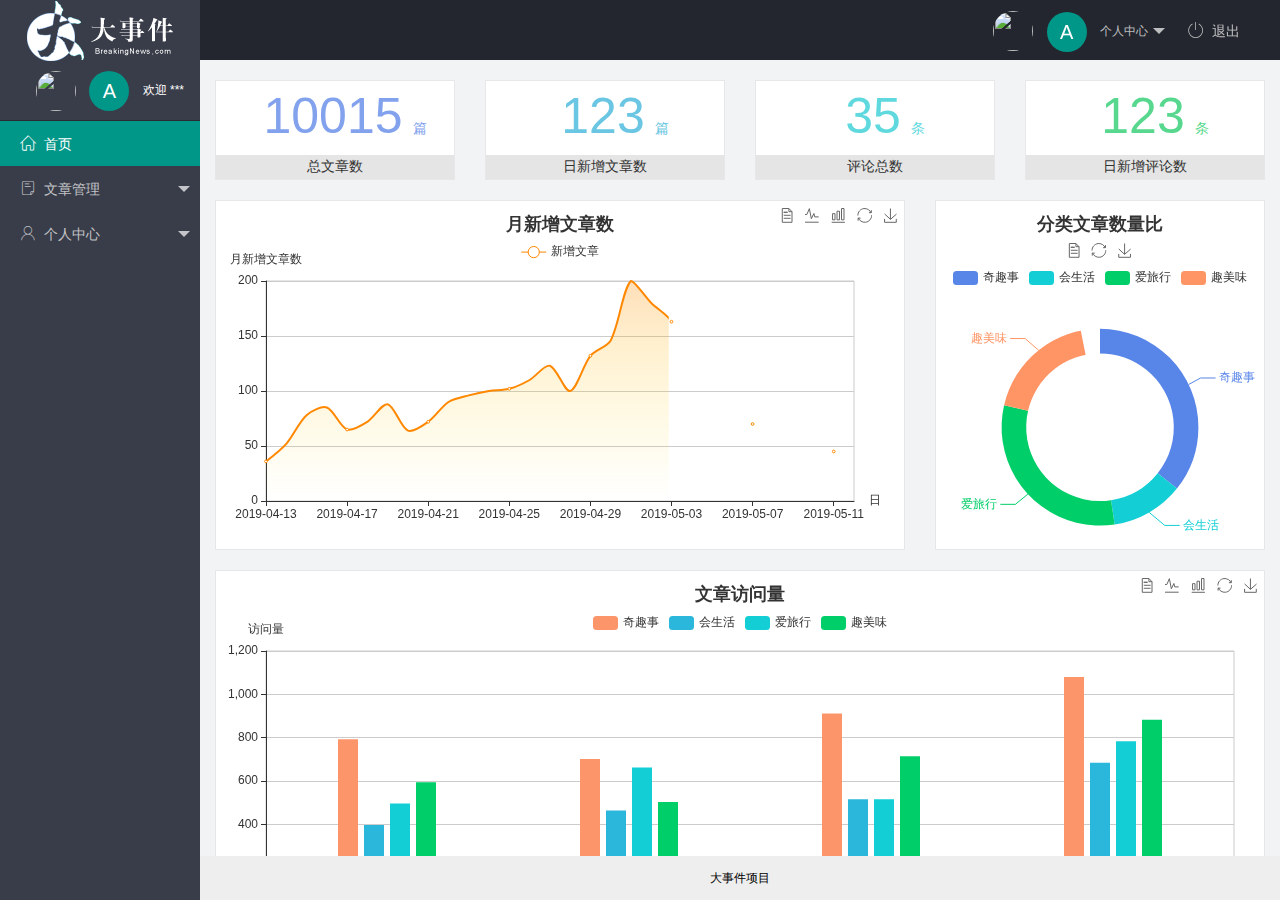
==== commit 42ba6b28: "完成了文章功能" ====
--- a/index.html
+++ b/index.html
@@ -34,7 +34,8 @@
                         <dd><a href="user/user_pwd.html" target="fm">重置密码</a></dd>
                     </dl>
                 </li>
-                <li class="layui-nav-item"> <a href="javascript:;" id="btnLogout"><span class="iconfont">&#xe865;</span>退出</a></li>
+                <li class="layui-nav-item"> <a href="javascript:;" id="btnLogout"><span
+                            class="iconfont">&#xe865;</span>退出</a></li>
             </ul>
         </div>
 
@@ -51,15 +52,15 @@
                     <li class="layui-nav-item layui-this"><a href="home/dashboard.html" target="fm"><span
                                 class="iconfont">&#xe6a9;</span>首页</a></li>
                     <li class="layui-nav-item">
-                        <a class="" href="javascript:;"><span class="iconfont">&#xe615</span>文章管理</a>
+                        <a class=""><span class="iconfont">&#xe615</span>文章管理</a>
                         <dl class="layui-nav-child">
-                            <dd><a href="javascript:;">
+                            <dd><a href="article/art_cate.html" target="fm">
                                     <i class="layui-icon layui-icon-app"></i>
                                     文章类别</a></dd>
-                            <dd><a href="javascript:;">
+                            <dd><a href="article/art_list.html" target="fm">
                                     <i class="layui-icon layui-icon-app"></i>
                                     文章列表</a></dd>
-                            <dd><a href="javascript:;">
+                            <dd><a href="article/art_pub.html" target="fm">
                                     <i class="layui-icon layui-icon-app"></i>
                                     发表文章</a></dd>
                         </dl>
@@ -89,7 +90,7 @@
 
         <div class="layui-footer">
             <!-- 底部固定区域 -->
-           大事件项目
+            大事件项目
         </div>
     </div>
     <!-- 引入 layui.js-->
